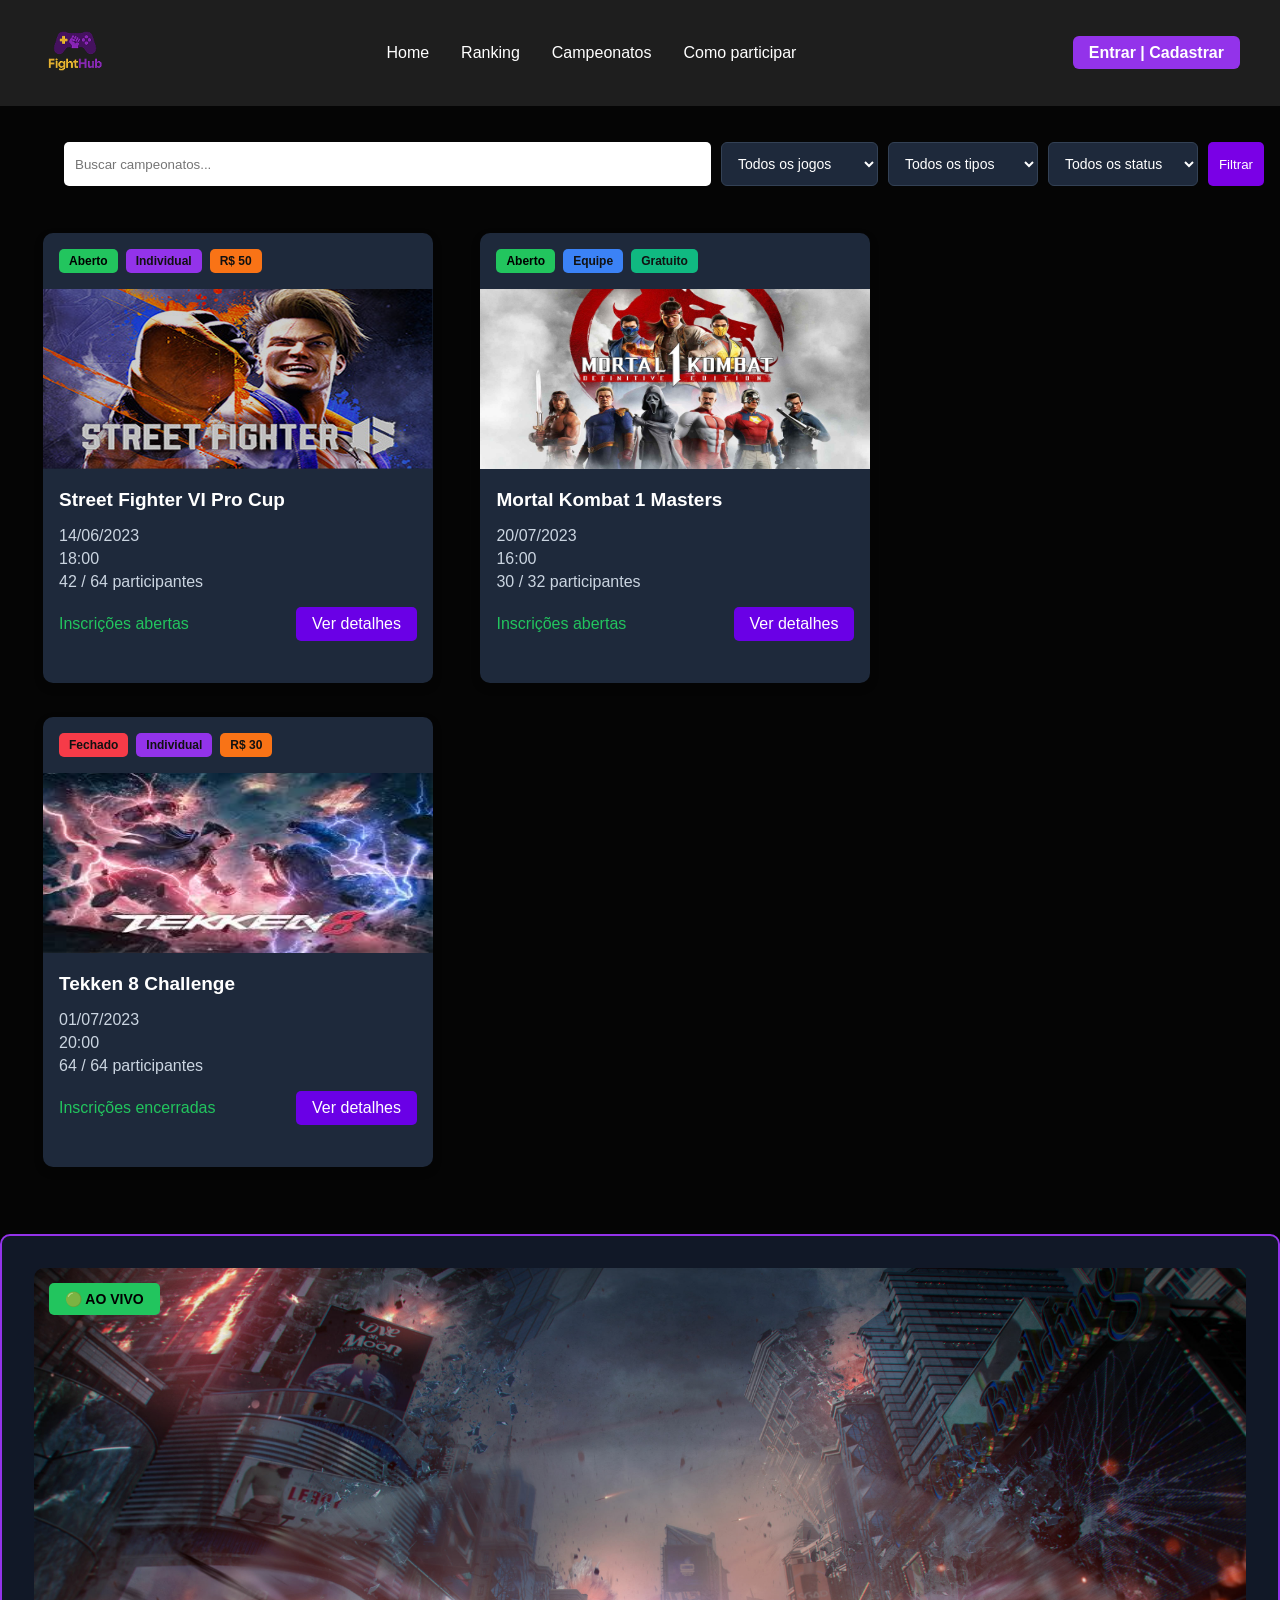
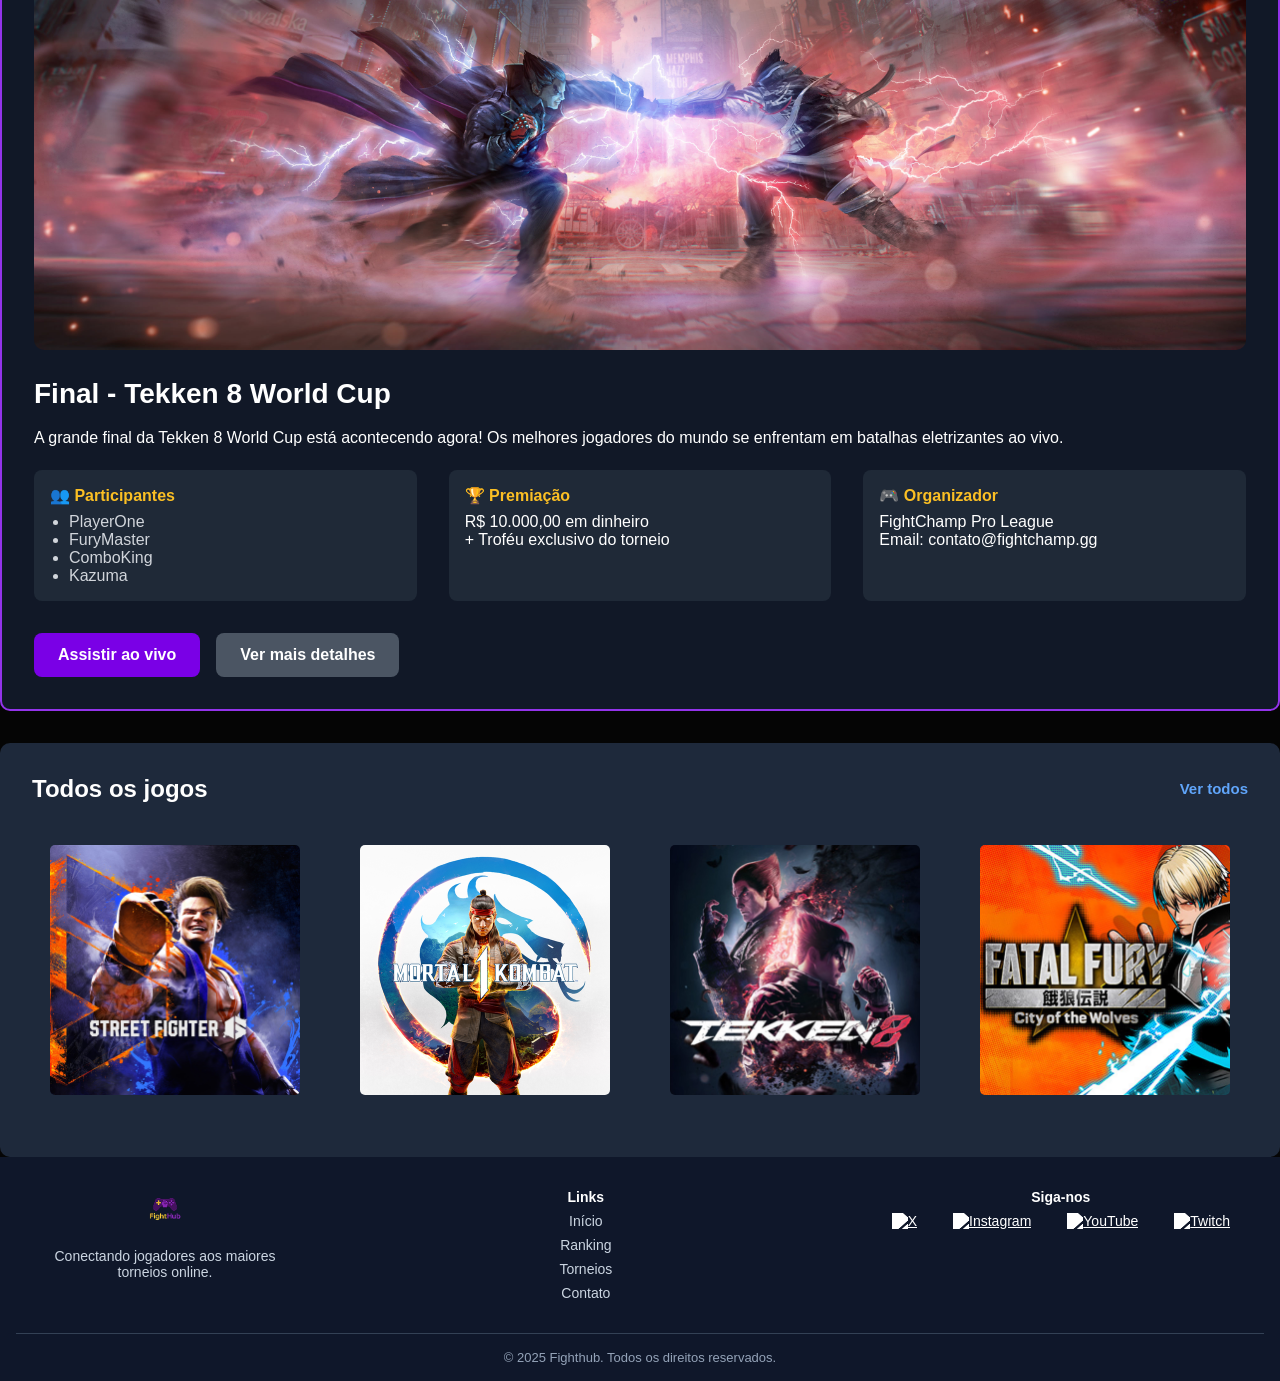
==== Campeonatos.html @ b84a8395 "firstcommit" ====
<!DOCTYPE html>
<html lang="pt-BR">
<head>
  <meta charset="UTF-8" />
  <meta name="viewport" content="width=device-width, initial-scale=1.0"/>
  <title>Game Hub</title>
  <link rel="stylesheet" href="css/style.css" />
</head>
<body>
<header class="navbar">
  <nav class="nav-container">
    <div class="logo">
      <img src="img/ChatGPT Image 23 de jun. de 2025, 14_20_48 1.png" alt="Logo do site">
    </div>

    <ul class="menu">
      <li><a href="index.html">Home</a></li>
      <li><a href="#">Ranking</a></li>
      <li><a href="#">Campeonatos</a></li>
      <li><a href="#">Como participar</a></li>
    </ul>

    <div class="auth">
      <a href="Login.html" class="btn-auth">Entrar | Cadastrar</a>
    </div>
  </nav>
</header>
  <section class="filtros">
             <input type="text" placeholder="Buscar campeonatos..." />
             <select><option>Todos os jogos</option>
                <option value="street-fighter">Street Fighter VI</option>
                <option value="mortal-kombat">Mortal Kombat 1</option>
                <option value="tekken">Tekken 8</option>
                <option value="guilty-gear">Guilty Gear Strive</option>

        
              </select>
             <select><option>Todos os tipos</option>
                <option value="individual">Individual</option>
                <option value="equipe">Equipe</option>
             </select>
             <select><option>Todos os status</option>
                <option value="aberto">Aberto</option>
                <option value="fechado">Fechado</option>
                <option value="em-andamento">Em andamento</option>
                <option value="finalizado">Finalizado</option>
             </select>
             <button>Filtrar</button>
         </section>

            <main class="campeonatos">
        <!-- Card 1 -->
        <div class="card">
            <div class="tags">
            <span class="tag aberto">Aberto</span>
            <span class="tag individual">Individual</span>
            <span class="tag pago">R$ 50</span>
            </div>
            <img src="img/Street Fighter 6.png" alt="Street Fighter VI" />
            <div class="card-body">
            <h3>Street Fighter VI Pro Cup</h3>
            <p><i class="fa-regular fa-calendar"></i> 14/06/2023</p>
            <p><i class="fa-regular fa-clock"></i> 18:00</p>
            <p><i class="fa-solid fa-user-group"></i> 42 / 64 participantes</p>
            <div class="card-footer">
                <span class="inscricao">Inscrições abertas</span>
                <a href="Detalhes.html" class="btn-inscricao">Ver detalhes</a>
            </div>
            </div>
        </div>

        <!-- Card 2 -->
        <div class="card">
            <div class="tags">
            <span class="tag aberto">Aberto</span>
            <span class="tag equipe">Equipe</span>
            <span class="tag gratuito">Gratuito</span>
            </div>
            <img src="img/egs-mortalkombat1defintiveedition-netherrealmstudiosqloc-editions-g1a-00-1920x1080-4de805dffaf7.jpg" alt="Mortal Kombat 1" />
            <div class="card-body">
            <h3>Mortal Kombat 1 Masters</h3>
            <p><i class="fa-regular fa-calendar"></i> 20/07/2023</p>
            <p><i class="fa-regular fa-clock"></i> 16:00</p>
            <p><i class="fa-solid fa-user-group"></i> 30 / 32 participantes</p>
            <div class="card-footer">
                <span class="inscricao">Inscrições abertas</span>
                <a href="Detalhes.html" class="btn-inscricao">Ver detalhes</a>
            </div>
            </div>
        </div>

        <!-- Card 3 -->
        <div class="card">
            <div class="tags">
            <span class="tag fechado">Fechado</span>
            <span class="tag individual">Individual</span>
            <span class="tag pago">R$ 30</span>
            </div>
            <img class="imgcard" src="img/tekkenn.jfif" alt="Tekken 8" />
            <div class="card-body">
            <h3>Tekken 8 Challenge</h3>
            <p><i class="fa-regular fa-calendar"></i> 01/07/2023</p>
            <p><i class="fa-regular fa-clock"></i> 20:00</p>
            <p><i class="fa-solid fa-user-group"></i> 64 / 64 participantes</p>
            <div class="card-footer">
                <span class="inscricao">Inscrições encerradas</span>
                <a href="Detalhes.html" class="btn-inscricao">Ver detalhes</a>
            </div>
            </div>
        </div>

        <div class="live"></div>

           </div>
             <section class="campeonato-ao-vivo">
                    
        <div class="live-banner">
            <span class="live-label">🟢 AO VIVO</span>
            <img src="img/fdasdfsd.png"Banner Campeonato Ao Vivo">
        </div>

        <div class="live-details">
            <h2>Final - Tekken 8 World Cup</h2>
            <p class="descricao">
            A grande final da Tekken 8 World Cup está acontecendo agora! Os melhores jogadores do mundo se enfrentam em batalhas eletrizantes ao vivo.
            </p>

            <div class="info-grid">
            <div class="info-box">
                <h4>👥 Participantes</h4>
                <ul>
                <li>PlayerOne</li>
                <li>FuryMaster</li>
                <li>ComboKing</li>
                <li>Kazuma</li>
                </ul>
            </div>

            <div class="info-box">
                <h4>🏆 Premiação</h4>
                <p>R$ 10.000,00 em dinheiro</p>
                <p>+ Troféu exclusivo do torneio</p>
            </div>

            <div class="info-box">
                <h4>🎮 Organizador</h4>
                <p>FightChamp Pro League</p>
                <p>Email: contato@fightchamp.gg</p>
            </div>
            </div>

            <div class="live-actions">
            <button>Assistir ao vivo</button>
            <button class="secundario">Ver mais detalhes</button>
            </div>
        </div>
        </section>

      <section class="selecao-jogos">
        <div class="jogos-header">
            <h2>Todos os jogos</h2>
            <a href="#" class="ver-todos">Ver todos</a>
        </div>

        <div class="jogos-grid">
            <!-- Card 1 -->
            <div class="jogo-card" onclick="selecionarJogo('street-fighter')">
            <img src="img/Street-Fighter-6-PS5-Wallpapers-01.jpg" />
            
            </div>

            <!-- Card 2 -->
            <div class="jogo-card" onclick="selecionarJogo('mortal-kombat')">
            <img src="img/Mortal_Kombat_1_PS5_capa_digital.png" alt="Mortal Kombat 1" />
            
            </div>

            <!-- Card 3 -->
            <div class="jogo-card" onclick="selecionarJogo('tekken-8')">
            <img src="img/tekken-8-top-bm-710x399.jpg" alt="Tekken 8" />
           
            </div>

            <!-- Card 4 -->
            <div class="jogo-card" onclick="selecionarJogo('guilty-gear')">
            <img src="/img/fatalfury.jpg" alt="Guilty Gear Strive" />
            
            </div>
        </div>
      </section>

         <footer class="footer">
        <div class="footer-container">
            <div class="footer-logo">
            <img src="img/Logo.png" alt="Logo Fighthub" />
            <p>Conectando jogadores aos maiores torneios online.</p>
            </div>

            <div class="footer-links">
            <h4>Links</h4>
            <ul>
                <li><a href="#">Início</a></li>
                <li><a href="#">Ranking</a></li>
                <li><a href="#">Torneios</a></li>
                <li><a href="#">Contato</a></li>
            </ul>
            </div>

            <div class="footer-social">
            <h4>Siga-nos</h4>
            <div class="social-icons">
                <a href="#"><img src="img/x.svg" alt="X"></a>
                <a href="#"><img src="img/instagram.svg" alt="Instagram"></a>
                <a href="#"><img src="img/youtube.svg" alt="YouTube"></a>
                <a href="#"><img src="img/twitch.svg" alt="Twitch"></a>
            </div>
            </div>
        </div>

        <div class="footer-bottom">
            <p>&copy; 2025 Fighthub. Todos os direitos reservados.</p>
        </div>
    </footer>



    </main>
        
</body>
</html>
---- css/style.css ----
* {
  margin: 0;
  padding: 0;
  box-sizing: border-box;
  max-width: 1400px;
}

body {
  font-family: "Segoe UI", sans-serif;
  background: #050505;
  color: #111;
}

.navbar {
  background-color: #1e1e1e;
  padding: 16px 32px;
}

.nav-container {
  display: flex;
  align-items: center;
  justify-content: space-between;
  max-width: 1200px;
  margin: 0 auto;
}

.logo img {
  height: 70px;
}

.menu {
  list-style: none;
  display: flex;
  gap: 32px; /* 2rem = 32px */
}

.menu li a {
  text-decoration: none;
  color: white;
  font-weight: 500;
}

.auth .btn-auth {
  padding: 8px 16px; /* 0.5rem=8px, 1rem=16px */
  background-color: #9333ea;
  color: white;
  text-decoration: none;
  border-radius: 6px;
  font-weight: bold;
}

.hero {
  width: 1440px;
  height: 800px;
  position: relative;
  display: flex;
  align-items: center;
  justify-content: flex-start;
  padding: 32px 64px; /* 2rem=32px, 4rem=64px */
  overflow: hidden;
}

.hero-img {
  position: absolute;
  top: 0;
  left: 0;
  height: 100%;
  width: 100%;
  object-fit: cover;
  z-index: -1;
  opacity: 0.9;
}

.hero-content {
  max-width: 600px;
  color: white;
}

.hero-content h1 {
  font-size: 48px; /* 3rem * 16 = 48px */
  line-height: 1.2;
  padding: 2px;
}

.highlight {
  color: white;
}

.hero-content p {
  font-size: 19px; /* 1.2rem * 16 = 19.2px */
  margin-bottom: 32px; /* 2rem = 32px */
  padding: 4px;
}

.hero-content .btn {
  background-color: #9333ea;
  color: #fff;
  padding: 11px 40px; /* 0.7rem=11.2px ~11, 2.5rem=40px */
  text-decoration: none;
  font-weight: bold;
  border-radius: 5px;
}

.carousel-section {
  text-align: center;
  padding: 32px; /* 2rem = 32px */
}

.carousel img {
  width: 150px;
  margin: 0 10px;
  border-radius: 16px;
  transition: 0.3s;
}

.proximo {
  max-width: 1400px;
}
.proximo h1 {
  color: white;
  margin-left: 30px;
}

.proximo a {
  text-align: end;
  margin-left: 90%;
  text-decoration: none;
}

.card {
  max-width: 1440px;
  width: 390px;
  height: 450px;
  align-items: center;
  background-color: #1e293b;
  border-radius: 10px;
  overflow: hidden;
  gap: 120px;
  justify-content: space-between;
  display: inline-block;
  margin: 15px 0 15px 30px;
  box-shadow: 0 4px 10px rgba(0, 0, 0, 0.2);
  margin-left: 43px;
}

.card:hover {
  transform: translateY(-5px);
}

.card img {
  width: 100%;
  height: 40%;
}

.imgcard {
  height: 60%;
}

.card-body {
  padding: 16px; /* 1rem=16px */
}

.card-body h3 {
  font-size: 19px; /* 1.2rem = 19.2px */
  margin-bottom: 16px;
  color: white;
}

.card-body p {
  margin: 5px 0; /* 0.3rem = 4.8px ~5 */
  color: #cbd5e1;
}

.card-footer {
  display: flex;
  justify-content: space-between;
  align-items: center;
  margin-top: 16px;
}

.card-footer .inscricao {
  color: #22c55e;
}

.btn-inscricao {
  padding: 8px 16px;
  background-color: #6a00e6;
  border: none;
  border-radius: 5px;
  color: #fff;
  cursor: pointer;
  text-decoration: none;
}

.card-footer button:hover {
  background-color: #5a00e6;
}

/* TAGS */
.tags {
  display: flex;
  gap: 8px; /* 0.5rem = 8px */
  padding: 16px; /* 1rem = 16px */
}

.tag {
  font-size: 12px; /* 0.75rem = 12px */
  padding: 5px 10px; /* 0.3rem=5px, 0.6rem=10px */
  border-radius: 5px;
  font-weight: bold;
}

.tag.aberto {
  background-color: #22c55e;
  color: #000;
}

.tag.individual {
  background-color: #9333ea;
}

.tag.pago {
  background-color: #f97316;
}

.tag.gratuito {
  background-color: #10b981;
}

.tag.equipe {
  background-color: #3b82f6;
}

.tag.fechado {
  background-color: #f63b48;
}

.small-games-grid {
  display: grid;
  grid-template-columns: repeat(3, 1fr);
  gap: 16px; /* 1rem=16px */
}

.small-games-grid img {
  width: 100%;
  border-radius: 10px;
}

.cta {
  color: white;
  padding: 20px;
  display: flex;
  justify-content: space-between;
  align-items: center;
  max-width: 1440px;
}

.cta-content h2 {
  margin-left: 20px;
}

.cta-content p {
  margin-left: 20px;
}
.cta-images {
  display: grid;
  grid-template-columns: repeat(2, 1fr);
  gap: 16px; /* 1rem=16px */
  max-width: 600px;
  margin-right: 25px;
}

.cta-images img {
  width: 100%;
  height: 200px;
  object-fit: cover;
  border-radius: 10px;
}

footer {
  background-color: #002244;
  color: white;
  text-align: center;
  padding: 32px 16px; /* 2rem 1rem */
}

.social-icons img {
  width: 30px;
  margin: 0 10px;
}

.footer {
  background-color: #0f172a;
  color: #cbd5e1;
  padding: 32px 16px 16px; /* 2rem 1rem 1rem */
  font-size: 14px; /* 0.9rem */
}

.footer-container {
  display: flex;
  flex-wrap: wrap;
  justify-content: space-between;
  max-width: 1200px;
  margin: 0 auto;
  gap: 32px; /* 2rem */
}

.footer-logo img {
  height: 40px;
  margin-bottom: 16px;
}

.footer-logo p {
  max-width: 250px;
}

.footer-links h4,
.footer-social h4 {
  color: #fff;
  margin-bottom: 8px; /* 0.5rem */
}

.footer-links ul {
  list-style: none;
  padding: 0;
}

.footer-links li {
  margin-bottom: 8px; /* 0.5rem */
}

.footer-links a {
  color: #cbd5e1;
  text-decoration: none;
}

.footer-links a:hover {
  text-decoration: underline;
}

.social-icons {
  display: flex;
  gap: 16px; /* 1rem */
  margin-top: 8px; /* 0.5rem */
}

.social-icons img {
  width: 24px;
  height: 24px;
  filter: brightness(0) invert(1);
  transition: transform 0.2s;
}

.social-icons img:hover {
  transform: scale(1.2);
}

.footer-bottom {
  text-align: center;
  border-top: 1px solid #334155;
  padding-top: 16px;
  margin-top: 24px;
  color: #94a3b8;
  font-size: 13px; /* 0.8rem */
}

/* Pagina de pesquisa */

.filtros {
  display: flex;
  gap: 10px;
  margin-bottom: 32px; /* 2rem */
  flex-wrap: wrap;
  padding-top: 36px;
  width: 1200px;
  margin-left: 5%;
}

.filtros input,
.filtros select,
.filtros button {
  padding: 11px; /* 0.7rem */
  border: none;
  border-radius: 5px;
}

.filtros input {
  flex: 1;
}

.filtros button {
  background-color: #7a00e6;
  color: #fff;
  cursor: pointer;
}

.filtros button:hover {
  background-color: #6a00e6;
}

.filtros select {
  background-color: #1e293b;
  color: #fff;
  border: 1px solid #334155;
  border-radius: 6px;
  padding: 12px; /* 0.75rem */
  min-width: 150px;
  font-size: 14px; /* 0.9rem */
}

.filtros select:focus {
  outline: none;
  border-color: #9333ea;
  border-radius: 5px;
}

/* campeonatos */

.campeonato-ao-vivo {
  background-color: #111827;
  border: 2px solid #9333ea;
  border-radius: 10px;
  padding: 32px; /* 2rem */
  margin-top: 48px; /* 3rem */
  color: #fff;
}

.live-banner {
  position: relative;
  margin-bottom: 24px; /* 1.5rem */
}

.live-banner img {
  width: 100%;
  border-radius: 10px;
  object-fit: cover;
  height: auto;
}

.live-label {
  position: absolute;
  top: 15px;
  left: 15px;
  background-color: #22c55e;
  color: #000;
  font-weight: bold;
  padding: 8px 16px;
  border-radius: 5px;
  font-size: 14px; /* 0.9rem */
}

.live-details h2 {
  font-size: 28px; /* 1.8rem */
  margin-bottom: 16px;
}

.descricao {
  color: #e5e7eb;
  margin-bottom: 32px;
  font-size: 16px; /* 1rem */
  line-height: 1.5;
}

.info-grid {
  display: flex;
  flex-wrap: wrap;
  gap: 32px;
  margin-bottom: 32px;
}

.info-box {
  flex: 1 1 250px;
  background-color: #1f2937;
  padding: 16px;
  border-radius: 8px;
}

.info-box h4 {
  margin-bottom: 8px;
  font-size: 16px;
  color: #fbbf24;
}

.info-box ul {
  list-style: disc;
  padding-left: 19px; /* 1.2rem */
  color: #d1d5db;
}

.live-actions {
  display: flex;
  gap: 16px;
}

.live-actions button {
  padding: 13px 24px; /* 0.8rem 1.5rem */
  border: none;
  border-radius: 8px;
  font-weight: bold;
  font-size: 16px;
  cursor: pointer;
  transition: background 0.3s;
}

.live-actions button:first-child {
  background-color: #7a00e6;
  color: #fff;
}

.live-actions button.secundario {
  background-color: #4b5563;
  color: #fff;
}

.live-actions button:first-child:hover {
  background-color: #6a00e6;
  color: #fff;
}

/* seleção de jogos */

.selecao-jogos {
  background-color: #1e293b;
  padding: 32px;
  border-radius: 10px;
  margin-top: 32px;
  color: #fff;
  max-width: 1440px;
  width: 100%;
}

.jogos-header {
  display: flex;
  justify-content: space-between;
  align-items: center;
  margin-bottom: 24px;
}

.jogos-header h2 {
  font-size: 24px;
}

.ver-todos {
  text-decoration: none;
  color: #60a5fa;
  font-weight: bold;
  font-size: 15px;
}

.jogos-grid {
  display: grid;
  grid-template-columns: repeat(4, 1fr);
  gap: 24px;
}

.jogo-card {
  border-radius: 8px;
  overflow: hidden;
  padding: 16px;
  cursor: pointer;
  display: flex;
  flex-direction: column;
  align-items: center;
  text-align: center;
  transition: transform 0.2s, border 0.2s;
  height: 100%;
  border: 2px solid transparent;
}

.jogo-card:hover {
  transform: translateY(-5px);
  border-color: #9333ea;
}

.jogo-card img {
  width: 100%;
  object-fit: fill;
  border-radius: 5px;
  margin-bottom: 12px;
}

/*login*/

.login {
  display: flex;
  justify-content: center;
  align-items: center;
  margin-top: 60px; /* Mantido conforme solicitado */
}

.login-box {
  background-color: #121212;
  border-radius: 16px;
  box-shadow: 0 0 30px rgba(0, 0, 0, 0.7);
  max-width: 500px;
  padding: 40px 48px; /* 2.5rem 3rem convertido para px */
  margin-bottom: 40px;
}

.login-box h2 {
  font-size: 35px; /* 2.2rem convertido para px */
  margin-bottom: 16px;
  margin-top: 20px;
  color: white;
  text-align: center;
  font-weight: 700;
}

.login-box .highlight {
  color: #7a00e6;
}

.login-box p {
  font-size: 18px; /* 1.1rem */
  margin-bottom: 32px;
  color: #fff;
  text-align: center;
  line-height: 1.4;
}

.login-box input,
.login-box select {
  width: 100%;
  padding: 16px 19px;
  margin-bottom: 21px;
  border: none;
  border-radius: 10px;
  background-color: #1e1e1e;
  color: #f1f1f1;
  font-size: 16px; /* 1rem */
  appearance: none;
  transition: background-color 0.2s ease;
}

.login-box input::placeholder,
.login-box select {
  color: #a1a1a1;
}

.login-box input:focus,
.login-box select:focus {
  outline: 2px solid #7a00e6;
  background-color: #2a2a2a;
}

.login-box input[type="checkbox"] {
  width: 12px;
  height: 12px;
  cursor: pointer;
  accent-color: #7a00e6;
  margin: 0;
}

.checkbox-label {
  display: flex;
  align-items: center;
  gap: 20px;
  color: #f1f1f1;
  cursor: pointer;
  user-select: none;
}

.checkbox-label p {
  font-size: 12px;
  text-align: center;
  margin-top: 10px;
}

.btn-login {
  width: 100%;
  padding: 18px;
  border: none;
  border-radius: 10px;
  background: linear-gradient(90deg, #7a00e6, #6a00e6);
  color: #fff;
  font-weight: 700;
  font-size: 18px;
  cursor: pointer;
  transition: background 0.3s;
}

.btn-login:hover {
  background: #8713ec;
}

.account-msg {
  margin-top: 24px;
  font-size: 16px;
  text-align: center;
  color: #ccc;
}

.account-msg a {
  color: #7a00e6;
  text-decoration: none;
  font-weight: 600;
}

.account-msg a:hover {
  text-decoration: underline;
}

#documentos,
#responsavel-fields {
  display: none;
}

/* Banner da página de detalhes */

.banner,
.informacoes,
.premiacao,
.chaves,
.detalhes-inscricao {
  max-width: 1200px;
  margin: 0 auto;
}
.banner {
  padding-top: 20px;
  position: relative;
  overflow: hidden;
  border-radius: 12px;
  margin-bottom: 30px;
  max-width: 1200px;
  align-items: center;
}

.imagem-banner {
  width: 100%;
  height: 600px;
  display: block;
  border-radius: 12px;
}

.texto-banner {
  position: absolute;
  bottom: 20px;
  left: 20px;
  color: #fff;
}

.texto-banner h1 {
  font-size: 32px;
  color: #fff;
}

.texto-banner p {
  color: #fff;
}

/* Área de informações do torneio */
.informacoes {
  background-color: #1e1e1e;
  padding: 20px;
  border-radius: 12px;
  margin-bottom: 30px;
  color: #fff;
}

.abas {
  display: flex;
  gap: 20px;
  margin-bottom: 20px;
}

.abas button {
  background: none;
  border: none;
  color: #ccc;
  cursor: pointer;
  font-size: 16px;
}

.abas .ativo {
  border-bottom: 2px solid #7a00e6;
  color: #7a00e6;
}

.descricao {
  margin-bottom: 20px;
  color: #fff;
}

.detalhes {
  list-style: none;
  margin-bottom: 15px;
  color: #fff;
}

.detalhes li {
  margin-bottom: 8px;
}

/* Link de transmissão */
.informacoes a {
  color: #6a00e6;
  text-decoration: none;
}

/* Seção de premiação */
.premiacao {
  background-color: #1e1e1e;
  padding: 20px;
  border-radius: 12px;
  margin-bottom: 30px;
  color: #fff;
}

.premiacao p {
  color: #fff;
}

.premiacao ul {
  list-style: none;
}

.premiacao li {
  display: flex;
  justify-content: space-between;
  margin-bottom: 10px;
}

/* Seção das chaves */
.chaves {
  background-color: #1e1e1e;
  padding: 20px;
  border-radius: 12px;
  margin-bottom: 30px;
  color: #fff;
}

.chaves small {
  color: #ccc;
}

/* Seção de inscrição */
.detalhes-inscricao {
  background-color: #1e1e1e;
  padding: 20px;
  border-radius: 12px;
  color: #fff;
}

.inscricao h2 {
  color: white;
  text-align: center;
}

.inscricao p {
  color: white;
  text-align: center;
}
.detalhes-inscricao p {
  color: #fff;
}

.taxa {
  margin: 15px 0;
  color: white;
  text-align: center;
}

.botao-inscricao {
  background-color: #9333ea;
  color: #fff;
  border: none;
  padding: 12px 20px;
  font-size: 16px;
  border-radius: 8px;
  cursor: pointer;
  transition: background 0.3s;
  margin-left: 590px;
}

.botao-inscricao:hover {
  background-color: #7a00e6;
}

.termos {
  font-size: 12px;
  color: #ccc;
  margin-top: 10px;
  padding-bottom: 10px;
}
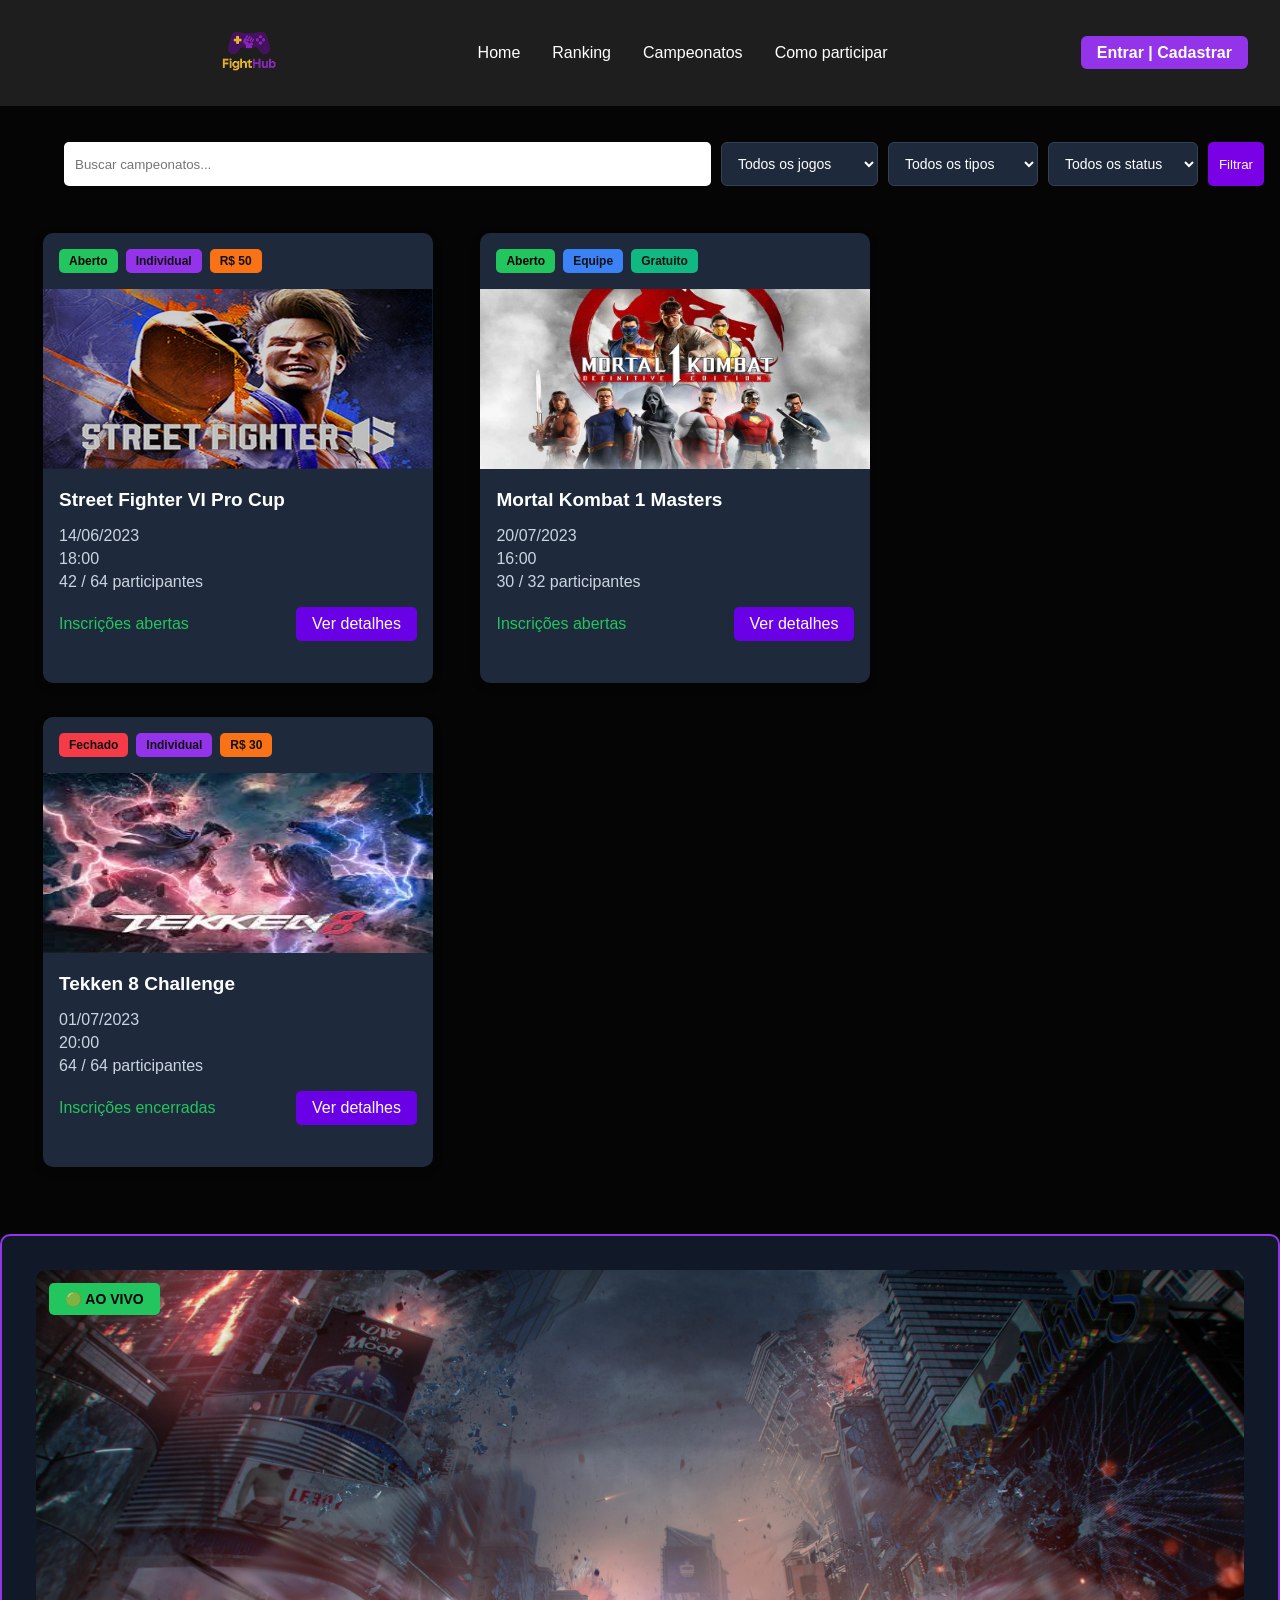
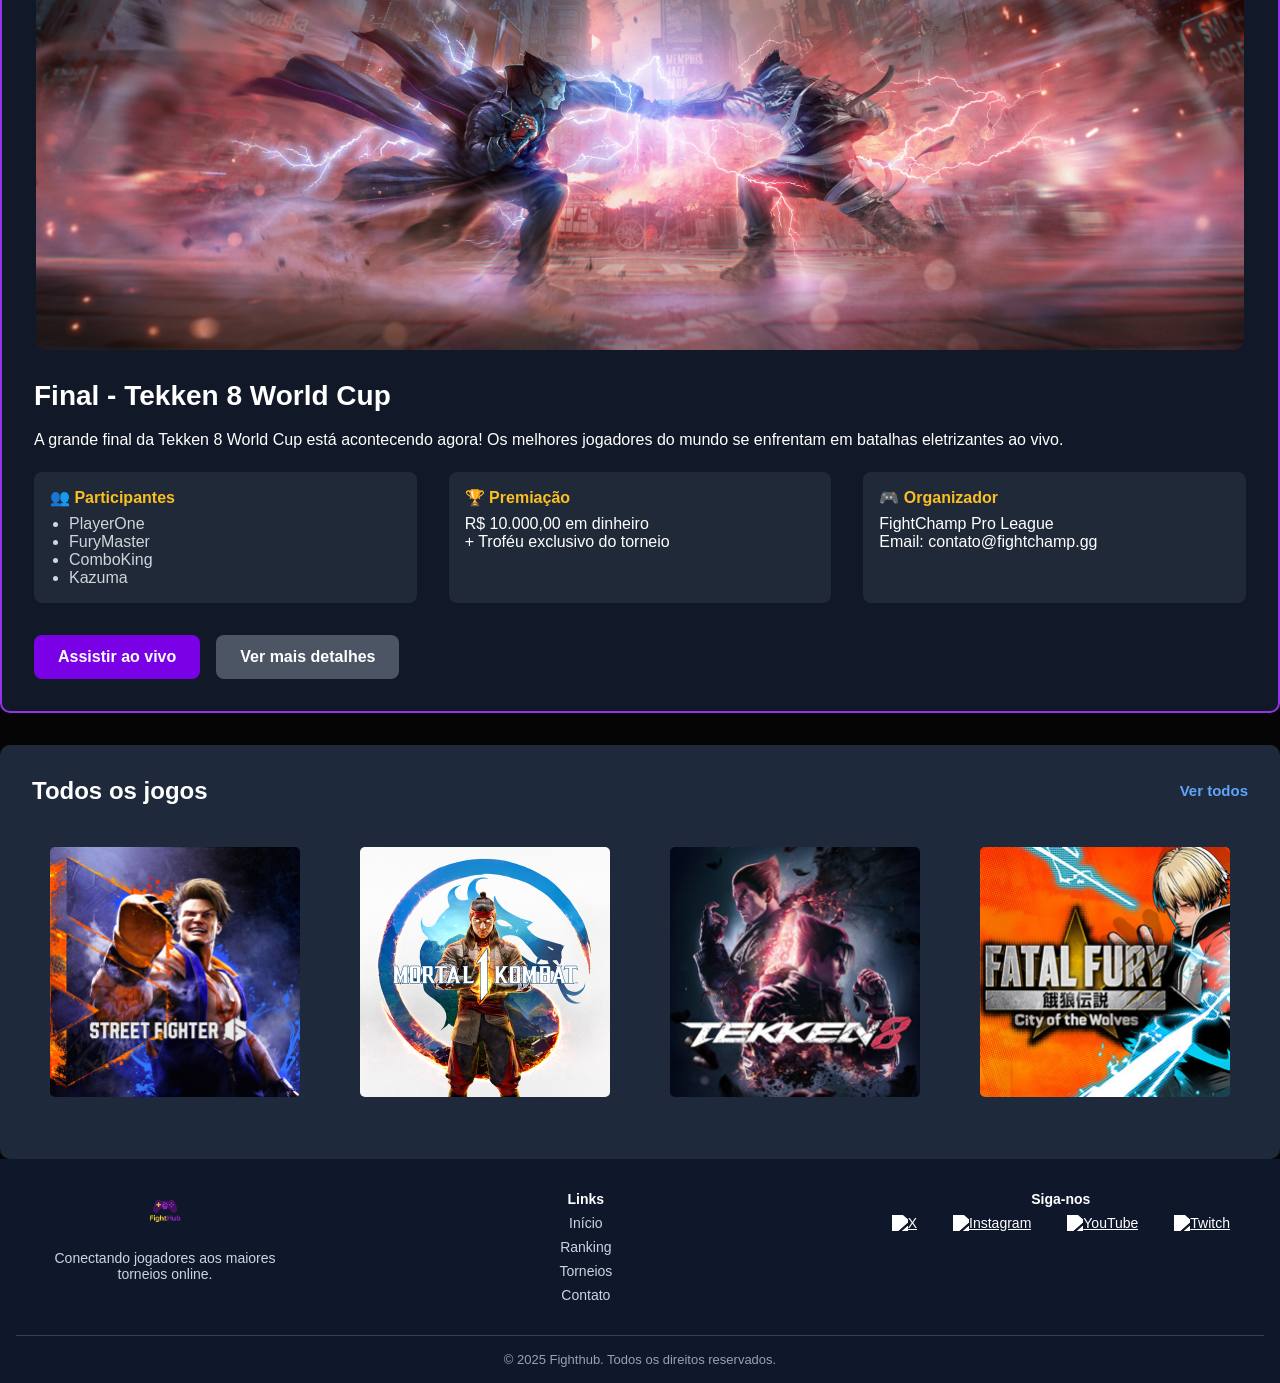
==== commit 595a95d1: "atualização" ====
--- a/Campeonatos.html
+++ b/Campeonatos.html
@@ -3,8 +3,17 @@
 <head>
   <meta charset="UTF-8" />
   <meta name="viewport" content="width=device-width, initial-scale=1.0"/>
-  <title>Game Hub</title>
-  <link rel="stylesheet" href="css/style.css" />
+  <title>Fighthub</title>
+    <link rel="stylesheet" href="css/style.css" />
+        <!-- Google tag (gtag.js) -->
+    <script async src="https://www.googletagmanager.com/gtag/js?id=G-Z4XRMEP89T"></script>
+    <script>
+      window.dataLayer = window.dataLayer || [];
+      function gtag(){dataLayer.push(arguments);}
+      gtag('js', new Date());
+
+      gtag('config', 'G-Z4XRMEP89T');
+    </script>
 </head>
 <body>
 <header class="navbar">
@@ -23,7 +32,21 @@
     <div class="auth">
       <a href="Login.html" class="btn-auth">Entrar | Cadastrar</a>
     </div>
+
+    <!-- Ícone do menu hambúrguer -->
+    <div class="menu-toggle" id="menu-toggle">
+      ☰
+    </div>
   </nav>
+
+  <!-- Menu Mobile (escondido inicialmente) -->
+  <ul class="mobile-menu" id="mobile-menu">
+    <li><a href="#">Início</a></li>
+    <li><a href="#">Jogos</a></li>
+    <li><a href="#">Ranking</a></li>
+    <li><a href="#">Contato</a></li>
+    <li><a href="login.html">Entrar / Cadastrar</a></li>
+  </ul>
 </header>
   <section class="filtros">
              <input type="text" placeholder="Buscar campeonatos..." />
@@ -111,7 +134,7 @@
 
         <div class="live"></div>
 
-           </div>
+           
              <section class="campeonato-ao-vivo">
                     
         <div class="live-banner">
@@ -225,6 +248,15 @@
 
 
     </main>
+         <script>
+              const toggleBtn = document.getElementById("menu-toggle");
+              const mobileMenu = document.getElementById("mobile-menu");
+
+              toggleBtn.addEventListener("click", () => {
+                mobileMenu.classList.toggle("show");
+              });
+          </script>
+        <script src="navbar.js"></script>
         
 </body>
 </html>
--- a/css/style.css
+++ b/css/style.css
@@ -2,9 +2,19 @@
   margin: 0;
   padding: 0;
   box-sizing: border-box;
-  max-width: 1400px;
-}
-
+  max-width: 1440px;
+  
+}
+
+.page-wrapper {
+  
+  width: 100%;
+  max-width: 1440px;
+  margin: 0 auto;
+  overflow-x: hidden;
+  position: relative;
+
+  }
 body {
   font-family: "Segoe UI", sans-serif;
   background: #050505;
@@ -20,8 +30,8 @@
   display: flex;
   align-items: center;
   justify-content: space-between;
-  max-width: 1200px;
-  margin: 0 auto;
+  margin-left: 15%;
+  
 }
 
 .logo img {
@@ -48,6 +58,34 @@
   border-radius: 6px;
   font-weight: bold;
 }
+
+.menu-toggle {
+  display: none;
+  font-size: 28px;
+  color: white;
+  cursor: pointer;
+}
+
+/* Menu mobile escondido por padrão */
+.mobile-menu {
+  display: none;
+  flex-direction: column;
+  background-color: #1e1e1e;
+  padding: 16px;
+  list-style: none;
+}
+
+.mobile-menu li {
+  margin: 8px 0;
+}
+
+.mobile-menu a {
+  color: white;
+  text-decoration: none;
+  font-size: 18px;
+}
+
+
 
 .hero {
   width: 1440px;
@@ -121,10 +159,12 @@
   margin-left: 30px;
 }
 
-.proximo a {
-  text-align: end;
-  margin-left: 90%;
+.proximo p {
+  text-align: center;
+  justify-content: flex-end;
+  margin-left:88%;
   text-decoration: none;
+  color:  #7a00e6;
 }
 
 .card {
@@ -882,3 +922,263 @@
   margin-top: 10px;
   padding-bottom: 10px;
 }
+
+
+
+/* =============== RESPONSIVO =============== */
+
+@media (max-width: 768px) {
+  html, body {
+    overflow-x: hidden;
+  }
+
+}
+
+@media (max-width: 720px) {
+  .nav-container {
+    margin-left: 5%;
+  }
+
+  .hero {
+    flex-direction:row;
+    max-width: 710px;
+    max-height: 250px;
+    text-align: center;
+    
+  }
+
+  .hero-content {
+    object-fit: fill
+  }
+
+  .hero-content h1 {
+    font-size: 36px;
+  }
+
+  .hero-content p {
+    font-size: 18px;
+  }
+
+  .carousel img {
+    width: 120px;
+  }
+
+  .card {
+    width: 80%;
+    margin: 20px auto;
+  }
+
+  .filtros {
+    width: 90%;
+    margin: 0 auto 32px;
+  }
+
+  .jogos-grid {
+    grid-template-columns: repeat(2, 1fr);
+    justify-content: center;
+  }
+
+  .jogo-card {
+    width: 150px;
+    height: 250px;
+  }
+
+  .cta {
+    flex-direction: column;
+    align-items: flex-start;
+    gap: 24px;
+    padding: 24px;
+  }
+
+  .cta-images {
+    grid-template-columns: 1fr;
+    width: 100%;
+    margin: 0;
+  }
+
+  .footer-container {
+    flex-direction: column;
+    align-items: center;
+  }
+
+  .botao-inscricao {
+    margin-left: 0;
+    display: block;
+    margin: 0 auto;
+  }
+}
+
+@media (max-width: 768px) {
+  .menu {
+    flex-direction: column;
+    gap: 16px;
+    align-items: center;
+  }
+
+  .hero {
+    padding: 16px;
+  }
+
+  .hero-content h1 {
+    font-size: 28px;
+  }
+
+  .hero-content p {
+    font-size: 16px;
+  }
+
+  .carousel img {
+    width: 100px;
+  }
+  .proximo {
+    max-width: 750px;
+    display: flex;
+    flex-direction: row;
+    align-items: center;
+    gap:80px
+    
+  }
+  .proximo p{ 
+    font-size: 12px;
+    padding-left: 60px;
+    padding-bottom: 5px;
+    color: #7a00e6;
+    
+  }
+
+  .proximo h1 {
+    font-size: 20px;
+  }
+  .card {
+    width: 90%;
+    margin: 16px auto;
+    margin-left: 25px;
+  }
+  
+
+  .small-games-grid {
+    grid-template-columns: repeat(2, 1fr);
+  }
+
+  .cta-content h2 {
+    font-size: 24px;
+  }
+  .cta-content p {
+    padding-left: 4px;
+    font-size: 12px;
+    align-items: center;
+
+  }
+
+  .jogos-grid {
+    grid-template-columns: 1fr;
+  }
+
+  .jogo-card {
+    width: 250px;
+    height: 250px;
+    margin: 0 auto;
+  }
+
+  .imagem-banner {
+    height: 300px;
+  }
+
+  .login-box {
+    padding: 20px;
+    width: 90%;
+  }
+
+  .filtros {
+    flex-direction: column;
+    width: 90%;
+  }
+
+  .botao-inscricao {
+    margin-left: auto;
+    margin-right: auto;
+  }
+}
+
+@media (max-width: 480px) {
+  .hero {
+    padding: 16px;
+  }
+
+  .hero-content h1 {
+    font-size: 24px;
+  }
+
+  .hero-content p {
+    font-size: 14px;
+  }
+
+  .card-body h3 {
+    font-size: 16px;
+  }
+
+  .footer-links,
+  .footer-social {
+    width: 100%;
+    text-align: center;
+  }
+
+  .footer-logo {
+    text-align: center;
+  }
+
+  .jogo-card {
+    width: 150px;
+    height: 250px;
+    margin: 0 auto;
+  }
+
+  .jogos-grid {
+    grid-template-columns: 1fr;
+  }
+
+  .cta-images img {
+    height: 150px;
+  }
+
+  .imagem-banner {
+    height: 100px;
+  }
+
+  .live-details h2 {
+    font-size: 22px;
+  }
+
+  .descricao {
+    font-size: 14px;
+  }
+}
+
+.live-banner {
+  padding: 2px;
+}
+
+
+
+
+/* Estilos responsivos */
+@media (max-width: 768px) {
+  .menu,
+  .auth {
+    display: none;
+  }
+
+  .menu-toggle {
+    display: block;
+  }
+
+  .mobile-menu.show {
+    display: flex;
+  }
+
+  .nav-container {
+    justify-content: space-between;
+  }
+}
+
+
